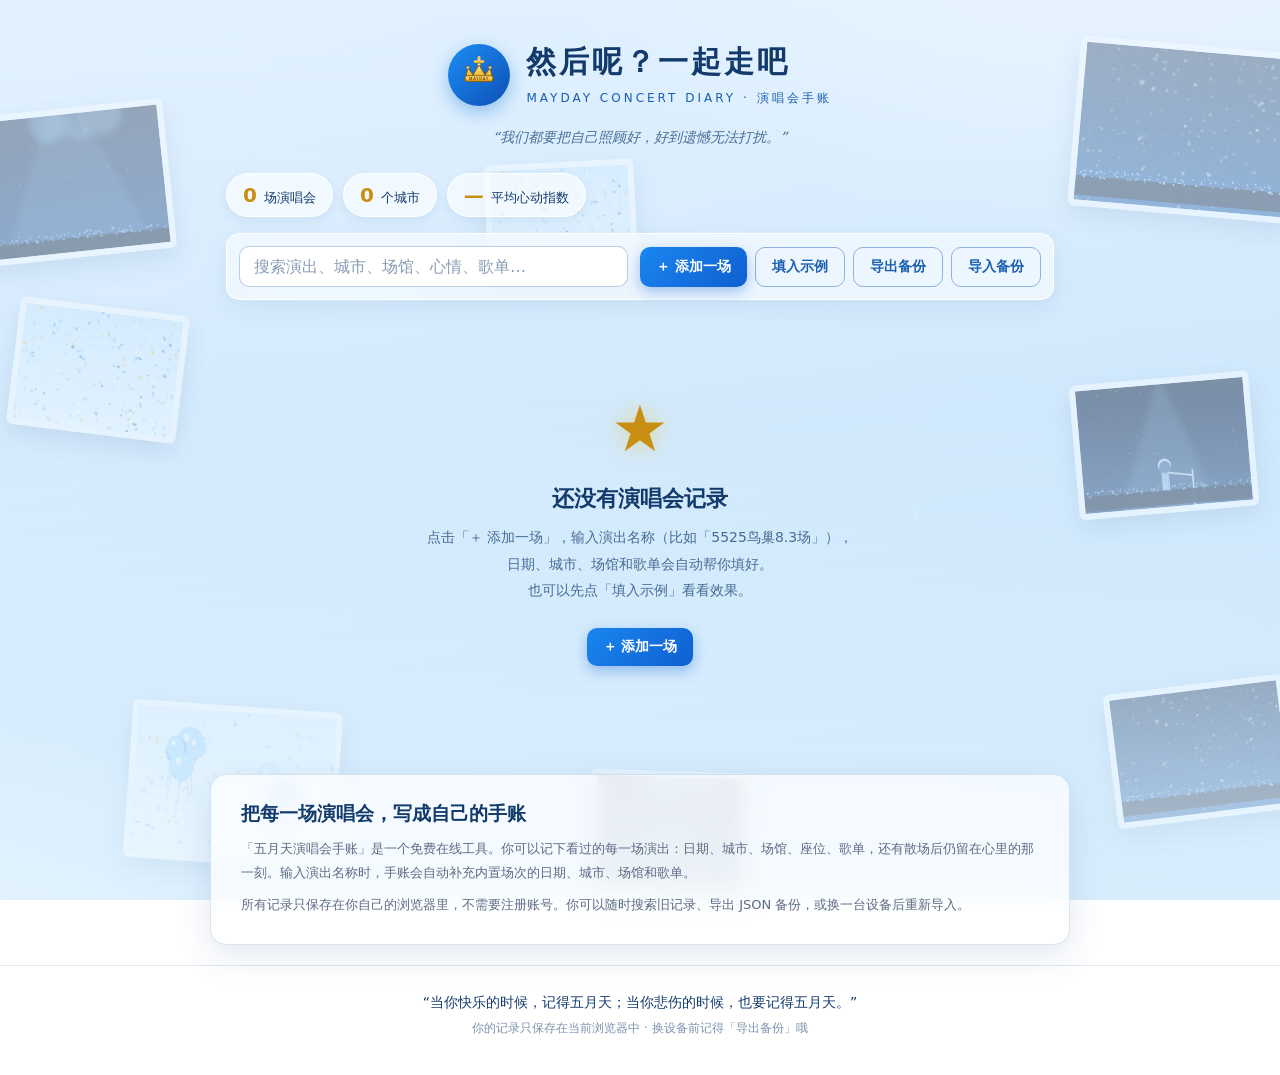
==== index.html @ 56e61b87 "Publish Mayday concert diary" ====
<!DOCTYPE html>
<html lang="zh-CN">
<head>
  <meta charset="UTF-8">
  <meta name="viewport" content="width=device-width, initial-scale=1.0">
  <title>五月天演唱会手账｜然后呢？一起走吧</title>
  <meta name="description" content="免费在线演唱会手账，记录五月天等演出的日期、城市、场馆、座位、歌单和当时的心情。支持演出信息自动填充、搜索、备份与恢复，数据保存在你自己的浏览器中。">
  <meta name="keywords" content="五月天演唱会手账,演唱会记录,演唱会歌单,观演日记,Mayday concert diary">
  <meta name="robots" content="index, follow, max-image-preview:large">
  <meta name="theme-color" content="#b9dcf7">
  <link rel="canonical" href="https://m13480273756-dotcom.github.io/mayday-concert-diary/">
  <meta property="og:type" content="website">
  <meta property="og:locale" content="zh_CN">
  <meta property="og:site_name" content="五月天演唱会手账">
  <meta property="og:title" content="五月天演唱会手账｜然后呢？一起走吧">
  <meta property="og:description" content="把每一场演唱会写成自己的手账：日期、城市、场馆、歌单，还有当时的心情。">
  <meta property="og:url" content="https://m13480273756-dotcom.github.io/mayday-concert-diary/">
  <meta property="og:image" content="https://m13480273756-dotcom.github.io/mayday-concert-diary/assets/collage-stage.jpg">
  <meta property="og:image:alt" content="演唱会舞台灯光拼贴背景">
  <meta name="twitter:card" content="summary_large_image">
  <meta name="twitter:title" content="五月天演唱会手账｜然后呢？一起走吧">
  <meta name="twitter:description" content="记录每一场演唱会，也留住当时的心情。">
  <meta name="twitter:image" content="https://m13480273756-dotcom.github.io/mayday-concert-diary/assets/collage-stage.jpg">
  <link rel="icon" href="data:image/svg+xml,<svg xmlns='http://www.w3.org/2000/svg' viewBox='0 0 100 100'><text y='.9em' font-size='90'>⭐</text></svg>">
  <link rel="stylesheet" href="style.css">
  <script type="application/ld+json">
    {
      "@context": "https://schema.org",
      "@type": "WebSite",
      "name": "五月天演唱会手账",
      "alternateName": "然后呢？一起走吧",
      "url": "https://m13480273756-dotcom.github.io/mayday-concert-diary/",
      "description": "免费在线演唱会手账，记录演出日期、城市、场馆、歌单和当时的心情。",
      "inLanguage": "zh-CN"
    }
  </script>
</head>
<body>
  <div class="stars" aria-hidden="true"></div>
  <div class="collage" aria-hidden="true">
    <img class="tile tile-1" src="assets/collage-stage.jpg" alt="">
    <img class="tile tile-2" src="assets/collage-lightsticks.jpg" alt="">
    <img class="tile tile-3" src="assets/collage-confetti.jpg" alt="">
    <img class="tile tile-4" src="assets/collage-mic.jpg" alt="">
    <img class="tile tile-5" src="assets/collage-balloons.jpg" alt="">
    <img class="tile tile-6" src="assets/collage-lightsticks.jpg" alt="">
    <img class="tile tile-7" src="assets/collage-confetti.jpg" alt="">
    <img class="tile tile-8" src="assets/collage-stage.jpg" alt="">
  </div>
  <div class="collage-wash" aria-hidden="true"></div>

  <header class="site-header">
    <div class="header-inner">
      <div class="logo">
        <div class="logo-badge" aria-hidden="true">
          <img class="crown" src="assets/crown.svg" alt="">
        </div>
        <div>
          <h1>然后呢？一起走吧</h1>
          <p class="subtitle">MAYDAY CONCERT DIARY · 演唱会手账</p>
        </div>
      </div>
      <p class="lyric">“我们都要把自己照顾好，好到遗憾无法打扰。”</p>
    </div>
  </header>

  <main class="container">
    <section class="stats" id="stats" aria-label="统计"></section>

    <section class="toolbar" aria-label="操作">
      <input id="searchInput" type="search" placeholder="搜索演出、城市、场馆、心情、歌单…" autocomplete="off">
      <div class="actions">
        <button id="addBtn" class="btn primary">＋ 添加一场</button>
        <button id="sampleBtn" class="btn ghost">填入示例</button>
        <button id="exportBtn" class="btn ghost">导出备份</button>
        <button id="importBtn" class="btn ghost">导入备份</button>
        <input type="file" id="importFile" accept=".json,application/json" hidden>
      </div>
    </section>

    <section id="list" class="ticket-list hidden" aria-live="polite"></section>

    <section id="emptyState" class="empty">
      <div id="emptyAll">
        <div class="empty-star" aria-hidden="true">★</div>
        <h2>还没有演唱会记录</h2>
        <p>点击「＋ 添加一场」，输入演出名称（比如「5525鸟巢8.3场」），<br>日期、城市、场馆和歌单会自动帮你填好。<br>也可以先点「填入示例」看看效果。</p>
        <button id="emptyAddBtn" class="btn primary">＋ 添加一场</button>
      </div>
      <div id="emptySearch" class="hidden">
        <div class="empty-star" aria-hidden="true">♪</div>
        <h2>没有找到匹配的记录</h2>
        <p>换个关键词试试吧。</p>
      </div>
    </section>
  </main>

  <section class="site-about" aria-labelledby="aboutTitle">
    <h2 id="aboutTitle">把每一场演唱会，写成自己的手账</h2>
    <p>「五月天演唱会手账」是一个免费在线工具。你可以记下看过的每一场演出：日期、城市、场馆、座位、歌单，还有散场后仍留在心里的那一刻。输入演出名称时，手账会自动补充内置场次的日期、城市、场馆和歌单。</p>
    <p>所有记录只保存在你自己的浏览器里，不需要注册账号。你可以随时搜索旧记录、导出 JSON 备份，或换一台设备后重新导入。</p>
  </section>

  <footer>
    <p class="footer-quote">“当你快乐的时候，记得五月天；当你悲伤的时候，也要记得五月天。”</p>
    <p class="footer-note">你的记录只保存在当前浏览器中 · 换设备前记得「导出备份」哦</p>
  </footer>

  <div id="modal" class="modal hidden" role="dialog" aria-modal="true" aria-labelledby="modalTitle">
    <div class="modal-box">
      <h2 id="modalTitle">添加一场演唱会</h2>
      <form id="concertForm">
        <div class="field span2">
          <label for="fTour">巡演 / 演出名称</label>
          <div class="autocomplete">
            <input id="fTour" name="tour" type="text" placeholder="例：5525鸟巢8.3场、好好好想见到你 武汉…" autocomplete="off">
            <div id="tourSuggest" class="suggest hidden" role="listbox" aria-label="匹配到的演出"></div>
          </div>
          <p class="hint">输入演出名称后，日期、城市、场馆和歌单会自动填好（歌单来自歌迷公开整理，仅供参考），你只需补充当时的心情。</p>
        </div>
        <div class="field">
          <label for="fDate">日期 <span class="req">*</span></label>
          <input id="fDate" name="date" type="date" required>
        </div>
        <div class="field">
          <label for="fCity">城市</label>
          <input id="fCity" name="city" type="text" placeholder="例：上海">
        </div>
        <div class="field">
          <label for="fVenue">场馆</label>
          <input id="fVenue" name="venue" type="text" placeholder="例：上海体育场">
        </div>
        <div class="field">
          <label for="fSeat">座位 / 区域</label>
          <input id="fSeat" name="seat" type="text" placeholder="例：内场摇滚区 8 排">
        </div>
        <div class="field span2">
          <label for="fSetlist">歌单</label>
          <textarea id="fSetlist" name="setlist" rows="5" placeholder="每行一首，例如：&#10;1. 孙悟空&#10;2. 星空&#10;3. 倔强"></textarea>
        </div>
        <div class="field span2">
          <label for="fMood">当时的心情 <span class="req">*</span></label>
          <textarea id="fMood" name="mood" rows="4" required placeholder="那一刻在想什么、和谁一起、有没有哭……"></textarea>
        </div>
        <div class="field span2">
          <span class="rating-label">心动指数</span>
          <div id="starPicker" class="star-picker" role="radiogroup" aria-label="评分"></div>
        </div>
        <div class="form-actions span2">
          <button type="button" id="cancelBtn" class="btn ghost dark">取消</button>
          <button type="submit" class="btn primary">保存</button>
        </div>
      </form>
    </div>
  </div>

  <div id="toast" class="toast hidden" role="status"></div>

  <script src="app.js"></script>
</body>
</html>
---- style.css ----
:root {
  --navy: #123a6b;
  --navy-soft: #1b5fb0;
  --sky-1: #e2f1ff;
  --sky-2: #b9dcf7;
  --blue: #1677d3;
  --blue-bright: #2f9bff;
  --ink: #1c2b45;
  --muted: #5c6b84;
  --gold: #f0b90b;
  --gold-deep: #c98f12;
  --danger: #c0392b;
  --cream-deep: #f2f7fd;
  --line: #dbe7f5;
}

* { box-sizing: border-box; }

html, body { margin: 0; }

body {
  font-family: "PingFang SC", "Microsoft YaHei", "Segoe UI", system-ui, sans-serif;
  color: var(--ink);
  min-height: 100vh;
  background:
    radial-gradient(1100px 600px at 88% -10%, rgba(255, 255, 255, .85) 0%, transparent 55%),
    radial-gradient(900px 500px at -10% 110%, rgba(255, 255, 255, .7) 0%, transparent 55%),
    linear-gradient(165deg, var(--sky-1) 0%, var(--sky-2) 100%);
  background-attachment: fixed;
}

/* ---------- 天空光点 ---------- */
.stars {
  position: fixed;
  inset: 0;
  z-index: 0;
  pointer-events: none;
  opacity: .85;
  background-image:
    radial-gradient(2px 2px at 18% 22%, rgba(255, 255, 255, .95) 0, transparent 100%),
    radial-gradient(1.5px 1.5px at 62% 10%, rgba(255, 255, 255, .8) 0, transparent 100%),
    radial-gradient(2px 2px at 82% 34%, rgba(255, 255, 255, .7) 0, transparent 100%),
    radial-gradient(1.5px 1.5px at 36% 62%, rgba(255, 255, 255, .65) 0, transparent 100%),
    radial-gradient(2px 2px at 12% 78%, rgba(255, 255, 255, .8) 0, transparent 100%),
    radial-gradient(1.5px 1.5px at 55% 88%, rgba(255, 255, 255, .7) 0, transparent 100%);
  background-size: 420px 420px, 560px 560px, 700px 700px, 480px 480px, 620px 620px, 760px 760px;
}

/* ---------- 拼贴画背景 ---------- */
.collage {
  position: fixed;
  inset: 0;
  z-index: 0;
  pointer-events: none;
}

.tile {
  position: absolute;
  width: 200px;
  height: 150px;
  object-fit: cover;
  border: 6px solid rgba(255, 255, 255, .85);
  border-radius: 6px;
  box-shadow: 0 10px 24px rgba(31, 78, 140, .26);
  opacity: .82;
}

.tile-1 { top: 12%; left: -30px; transform: rotate(-6deg); }
.tile-2 { top: 5%; right: -24px; width: 230px; height: 170px; transform: rotate(5deg); }
.tile-3 { top: 34%; left: 1%; width: 170px; height: 128px; transform: rotate(7deg); }
.tile-4 { top: 42%; right: 2%; width: 180px; height: 135px; transform: rotate(-5deg); }
.tile-5 { bottom: 4%; left: 10%; width: 210px; height: 158px; transform: rotate(4deg); }
.tile-6 { bottom: 9%; right: -10px; width: 180px; height: 135px; object-position: right bottom; transform: rotate(-7deg); }
.tile-7 { top: 18%; left: 38%; width: 150px; height: 112px; transform: rotate(-3deg); }
.tile-8 { bottom: 1%; left: 46%; width: 160px; height: 120px; object-position: left top; transform: rotate(2deg); opacity: .68; }

.collage-wash {
  position: fixed;
  inset: 0;
  z-index: 0;
  pointer-events: none;
  background: linear-gradient(180deg,
    rgba(226, 241, 255, .62) 0%,
    rgba(215, 237, 255, .46) 45%,
    rgba(228, 244, 255, .7) 100%);
}

.hidden { display: none !important; }

/* ---------- 头部 ---------- */
.site-header {
  position: relative;
  z-index: 1;
  padding: 42px 20px 26px;
}

.header-inner {
  max-width: 860px;
  margin: 0 auto;
  text-align: center;
}

.logo {
  display: inline-flex;
  align-items: center;
  gap: 16px;
  text-align: left;
}

.logo-badge {
  width: 62px;
  height: 62px;
  flex: none;
  display: flex;
  align-items: center;
  justify-content: center;
  background: linear-gradient(135deg, #1c8ef5, #0e4fb5);
  border-radius: 50%;
  box-shadow: 0 6px 18px rgba(23, 119, 211, .4);
}

.logo-badge .crown {
  width: 38px;
  height: 38px;
  display: block;
}

h1 {
  margin: 0;
  font-size: 30px;
  color: var(--navy);
  letter-spacing: 3px;
}

.subtitle {
  margin: 7px 0 0;
  font-size: 12px;
  letter-spacing: 3px;
  color: var(--navy-soft);
}

.lyric {
  margin: 22px 0 0;
  font-size: 14px;
  color: rgba(18, 58, 107, .72);
  font-style: italic;
}

/* ---------- 主体 ---------- */
.container {
  position: relative;
  z-index: 1;
  max-width: 860px;
  margin: 0 auto;
  padding: 0 16px 30px;
}

.stats {
  margin-bottom: 16px;
  display: flex;
  flex-wrap: wrap;
  gap: 10px;
}

.stat-chip {
  display: inline-flex;
  align-items: baseline;
  gap: 7px;
  padding: 9px 16px;
  border-radius: 999px;
  background: rgba(255, 255, 255, .62);
  border: 1px solid rgba(255, 255, 255, .95);
  box-shadow: 0 4px 12px rgba(31, 78, 140, .08);
  color: var(--navy);
  font-size: 13px;
}

.stat-num {
  font-size: 20px;
  font-weight: 700;
  color: var(--gold-deep);
}

.toolbar {
  display: flex;
  flex-wrap: wrap;
  align-items: center;
  gap: 12px;
  padding: 12px;
  border-radius: 14px;
  background: rgba(255, 255, 255, .55);
  border: 1px solid rgba(255, 255, 255, .95);
  box-shadow: 0 8px 24px rgba(31, 78, 140, .08);
  backdrop-filter: blur(8px);
  margin-bottom: 22px;
}

#searchInput {
  flex: 1 1 220px;
  min-width: 180px;
  padding: 10px 14px;
  font: inherit;
  color: var(--navy);
  background: #fff;
  border: 1px solid rgba(27, 95, 176, .3);
  border-radius: 10px;
  outline: none;
  transition: border-color .15s, box-shadow .15s;
}

#searchInput::placeholder { color: rgba(18, 58, 107, .5); }

#searchInput:focus {
  border-color: var(--blue-bright);
  box-shadow: 0 0 0 3px rgba(47, 155, 255, .22);
}

.actions {
  display: flex;
  flex-wrap: wrap;
  gap: 8px;
}

/* ---------- 按钮 ---------- */
.btn {
  font: inherit;
  font-size: 14px;
  font-weight: 600;
  padding: 10px 16px;
  border: none;
  border-radius: 10px;
  cursor: pointer;
  transition: transform .1s, box-shadow .15s, background .15s;
}

.btn:hover { transform: translateY(-1px); }
.btn:active { transform: translateY(0); }

.btn.primary {
  color: #fff;
  background: linear-gradient(135deg, #1a86f0, #0f5fd0);
  box-shadow: 0 5px 14px rgba(15, 95, 208, .35);
}

.btn.primary:hover { box-shadow: 0 7px 18px rgba(15, 95, 208, .45); }

.btn.ghost {
  color: var(--navy-soft);
  background: transparent;
  border: 1px solid rgba(27, 95, 176, .45);
}

.btn.ghost:hover { background: rgba(27, 95, 176, .08); }

.btn.ghost.dark {
  color: var(--navy-soft);
  border-color: rgba(27, 95, 176, .45);
}

.btn.small { padding: 7px 13px; font-size: 13px; }

.ticket .btn.ghost {
  color: var(--navy-soft);
  border-color: rgba(27, 95, 176, .4);
}

.ticket .btn.ghost:hover { background: rgba(27, 95, 176, .08); }

.ticket .btn.danger {
  color: var(--danger);
  border-color: rgba(192, 57, 43, .4);
}

.ticket .btn.danger:hover { background: rgba(192, 57, 43, .08); }

/* ---------- 门票卡片 ---------- */
.ticket-list {
  display: flex;
  flex-direction: column;
  gap: 20px;
}

.ticket {
  display: flex;
  background: #fff;
  border-radius: 14px;
  overflow: hidden;
  box-shadow: 0 14px 34px rgba(31, 78, 140, .18);
}

.stub {
  position: relative;
  flex: none;
  width: 92px;
  padding: 18px 12px;
  display: flex;
  flex-direction: column;
  align-items: center;
  justify-content: center;
  gap: 6px;
  color: #fff;
  background: linear-gradient(180deg, #0e3d8a 0%, #0a2a63 100%);
}

.stub::after {
  content: "";
  position: absolute;
  top: 0;
  bottom: 0;
  right: -8px;
  width: 16px;
  background-image: radial-gradient(circle at 8px 16px, #fff 0 8px, transparent 8.5px);
  background-size: 16px 32px;
  background-repeat: repeat-y;
}

.stub-day {
  font-size: 34px;
  font-weight: 800;
  line-height: 1;
  letter-spacing: 1px;
}

.stub-ym {
  font-size: 12px;
  color: #9cc3f2;
  letter-spacing: 1px;
}

.stub-star {
  margin-top: 8px;
  font-size: 16px;
  color: var(--gold);
}

.ticket-body {
  flex: 1;
  min-width: 0;
  padding: 18px 20px 16px;
}

.ticket-title {
  margin: 0 0 8px;
  font-size: 19px;
  color: var(--ink);
  line-height: 1.4;
}

.ticket-meta {
  font-size: 13px;
  color: var(--muted);
  line-height: 1.8;
}

.ticket-date-line {
  margin-top: 2px;
  font-size: 13px;
  color: var(--muted);
}

.stars-readonly {
  margin: 8px 0;
  font-size: 17px;
  letter-spacing: 3px;
  color: var(--gold-deep);
}

.ticket-mood {
  margin: 10px 0 0;
  padding: 11px 14px;
  font-size: 14px;
  line-height: 1.75;
  color: #35415c;
  background: var(--cream-deep);
  border-left: 3px solid var(--blue);
  border-radius: 8px;
  white-space: pre-wrap;
}

.setlist {
  margin-top: 12px;
  border: 1px solid var(--line);
  border-radius: 10px;
  overflow: hidden;
}

.setlist summary {
  padding: 9px 14px;
  font-size: 13px;
  font-weight: 600;
  color: var(--blue);
  cursor: pointer;
  user-select: none;
}

.setlist summary:hover { background: rgba(22, 119, 211, .06); }

.setlist pre {
  margin: 0;
  padding: 4px 14px 12px;
  font-family: inherit;
  font-size: 13px;
  line-height: 1.8;
  white-space: pre-wrap;
  color: #4a5672;
}

.ticket-actions {
  margin-top: 14px;
  display: flex;
  justify-content: flex-end;
  gap: 8px;
}

/* ---------- 空状态 ---------- */
.empty {
  padding: 70px 20px;
  text-align: center;
  color: var(--navy);
}

.empty-star {
  font-size: 64px;
  color: var(--gold-deep);
  text-shadow: 0 0 24px rgba(240, 185, 11, .45);
}

.empty h2 {
  margin: 18px 0 10px;
  font-size: 22px;
}

.empty p {
  margin: 0 0 24px;
  font-size: 14px;
  line-height: 1.9;
  color: rgba(18, 58, 107, .72);
}

/* ---------- 弹窗 ---------- */
.modal {
  position: fixed;
  inset: 0;
  z-index: 50;
  display: flex;
  align-items: flex-start;
  justify-content: center;
  padding: 30px 16px;
  overflow-y: auto;
  background: rgba(8, 22, 46, .55);
  backdrop-filter: blur(3px);
}

.modal-box {
  width: 100%;
  max-width: 640px;
  margin: auto;
  padding: 26px;
  background: #fff;
  border-radius: 16px;
  box-shadow: 0 24px 60px rgba(20, 55, 110, .35);
}

.modal-box h2 {
  margin: 0 0 18px;
  font-size: 20px;
  color: var(--navy);
}

#concertForm {
  display: grid;
  grid-template-columns: 1fr 1fr;
  gap: 14px;
}

.field {
  display: flex;
  flex-direction: column;
  gap: 6px;
}

.span2 { grid-column: 1 / -1; }

.field label,
.rating-label {
  font-size: 13px;
  font-weight: 600;
  color: #55607a;
}

.req { color: var(--danger); }

.field input,
.field textarea {
  font: inherit;
  font-size: 14px;
  padding: 10px 12px;
  color: var(--ink);
  background: #fff;
  border: 1px solid #d9e4f2;
  border-radius: 10px;
  outline: none;
  transition: border-color .15s, box-shadow .15s;
}

.field textarea { resize: vertical; }

.field input:focus,
.field textarea:focus {
  border-color: var(--blue);
  box-shadow: 0 0 0 3px rgba(22, 119, 211, .18);
}

.autocomplete {
  position: relative;
}

.suggest {
  position: absolute;
  top: calc(100% + 4px);
  left: 0;
  right: 0;
  z-index: 30;
  max-height: 250px;
  overflow-y: auto;
  background: #fff;
  border: 1px solid #cfdff2;
  border-radius: 10px;
  box-shadow: 0 12px 30px rgba(31, 78, 140, .22);
}

.suggest-item {
  display: flex;
  align-items: baseline;
  justify-content: space-between;
  gap: 10px;
  width: 100%;
  padding: 9px 12px;
  font: inherit;
  font-size: 13px;
  text-align: left;
  color: var(--ink);
  background: transparent;
  border: none;
  border-bottom: 1px solid #eef3fa;
  cursor: pointer;
}

.suggest-item:last-child { border-bottom: none; }
.suggest-item:hover,
.suggest-item.active { background: #e7f3ff; }

.suggest-title { color: var(--navy); font-weight: 600; }
.suggest-meta {
  flex: none;
  font-size: 12px;
  color: var(--muted);
}

.hint {
  margin: 2px 0 0;
  font-size: 12px;
  line-height: 1.7;
  color: rgba(18, 58, 107, .6);
}

.star-picker {
  display: flex;
  gap: 2px;
}

.star-btn {
  font-size: 27px;
  line-height: 1;
  color: #cfc8b4;
  background: none;
  border: none;
  cursor: pointer;
  padding: 2px 4px;
  transition: transform .1s, color .1s;
}

.star-btn:hover { transform: scale(1.18); }
.star-btn.on { color: var(--gold-deep); }

.form-actions {
  display: flex;
  justify-content: flex-end;
  gap: 10px;
  margin-top: 6px;
}

/* ---------- 提示 ---------- */
.toast {
  position: fixed;
  left: 50%;
  bottom: 30px;
  transform: translateX(-50%);
  z-index: 100;
  padding: 11px 20px;
  font-size: 14px;
  color: #fff;
  background: rgba(10, 26, 55, .95);
  border: 1px solid rgba(255, 255, 255, .2);
  border-radius: 999px;
  box-shadow: 0 10px 26px rgba(0, 0, 0, .4);
  animation: toast-in .18s ease-out;
}

@keyframes toast-in {
  from { opacity: 0; transform: translate(-50%, 8px); }
  to { opacity: 1; transform: translate(-50%, 0); }
}

/* ---------- 页脚 ---------- */
footer {
  position: relative;
  z-index: 1;
  margin-top: 20px;
  padding: 28px 16px 38px;
  text-align: center;
  border-top: 1px solid rgba(27, 95, 176, .14);
}

.site-about {
  position: relative;
  z-index: 1;
  width: min(860px, calc(100% - 32px));
  margin: 8px auto 0;
  padding: 26px 30px;
  color: var(--ink);
  text-align: left;
  background: rgba(255, 255, 255, .72);
  border: 1px solid rgba(27, 95, 176, .16);
  border-radius: 16px;
  box-shadow: 0 12px 34px rgba(31, 78, 140, .12);
  backdrop-filter: blur(10px);
}

.site-about h2 {
  margin: 0 0 10px;
  font-size: 19px;
  color: var(--navy);
}

.site-about p {
  margin: 7px 0 0;
  font-size: 13px;
  line-height: 1.9;
  color: var(--muted);
}

.footer-quote {
  margin: 0 0 8px;
  font-size: 14px;
  color: var(--navy);
}

.footer-note {
  margin: 0;
  font-size: 12px;
  color: rgba(18, 58, 107, .55);
}

/* ---------- 小屏 ---------- */
@media (max-width: 560px) {
  h1 { font-size: 23px; }
  .logo-badge { width: 50px; height: 50px; }
  .logo-badge .crown { width: 30px; height: 30px; }
  .stub { width: 70px; }
  .stub-day { font-size: 26px; }
  .ticket-body { padding: 14px 14px 12px; }
  .ticket-title { font-size: 16px; }
  #concertForm { grid-template-columns: 1fr; }
  .span2 { grid-column: auto; }
  .modal-box { padding: 20px 16px; }
  .tile { width: 130px; height: 98px; border-width: 4px; }
  .tile-2 { width: 150px; height: 112px; }
  .tile-3, .tile-4 { width: 120px; height: 90px; }
  .tile-7, .tile-8 { display: none; }
  .site-about { padding: 20px 18px; }
  .site-about h2 { font-size: 17px; }
}
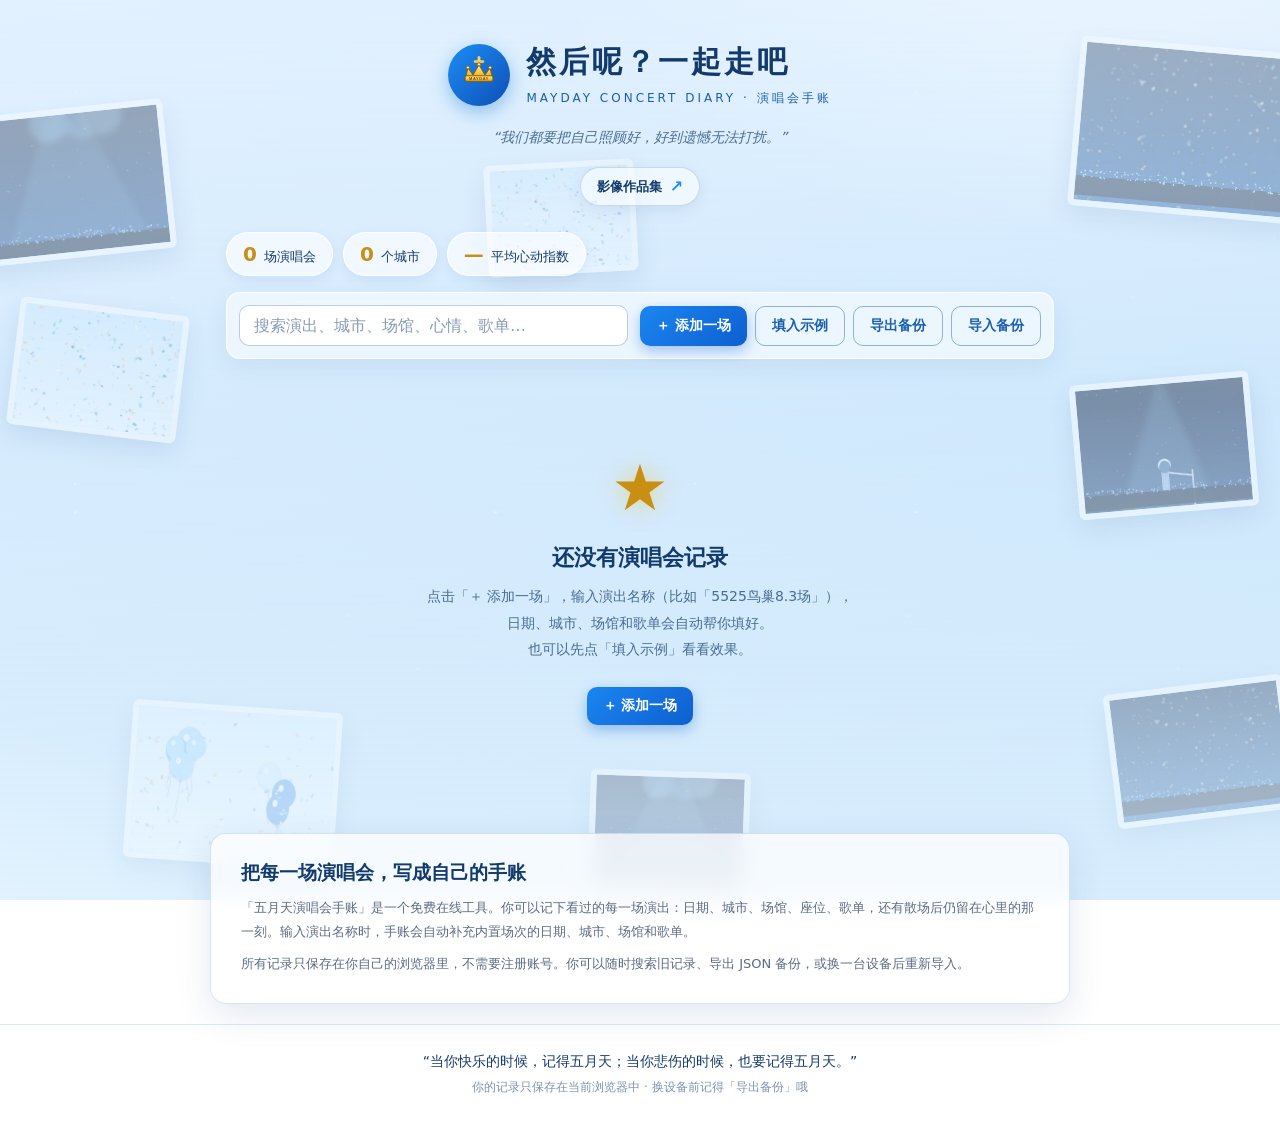
==== commit b2fabae9: "Add searchable multimedia portfolio" ====
--- a/index.html
+++ b/index.html
@@ -61,6 +61,7 @@
         </div>
       </div>
       <p class="lyric">“我们都要把自己照顾好，好到遗憾无法打扰。”</p>
+      <a class="portfolio-entry" href="portfolio/">影像作品集 <span aria-hidden="true">↗</span></a>
     </div>
   </header>
 
--- a/style.css
+++ b/style.css
@@ -144,6 +144,34 @@
   font-size: 14px;
   color: rgba(18, 58, 107, .72);
   font-style: italic;
+}
+
+.portfolio-entry {
+  display: inline-flex;
+  align-items: center;
+  gap: 8px;
+  margin-top: 20px;
+  padding: 9px 16px;
+  color: var(--navy);
+  background: rgba(255, 255, 255, .56);
+  border: 1px solid rgba(18, 58, 107, .16);
+  border-radius: 999px;
+  font-size: 13px;
+  font-weight: 700;
+  text-decoration: none;
+  box-shadow: 0 5px 16px rgba(18, 58, 107, .08);
+  transition: background .2s ease, transform .2s ease;
+}
+
+.portfolio-entry:hover,
+.portfolio-entry:focus-visible {
+  background: #fff;
+  transform: translateY(-1px);
+}
+
+.portfolio-entry span {
+  color: #1c8ef5;
+  font-size: 16px;
 }
 
 /* ---------- 主体 ---------- */
